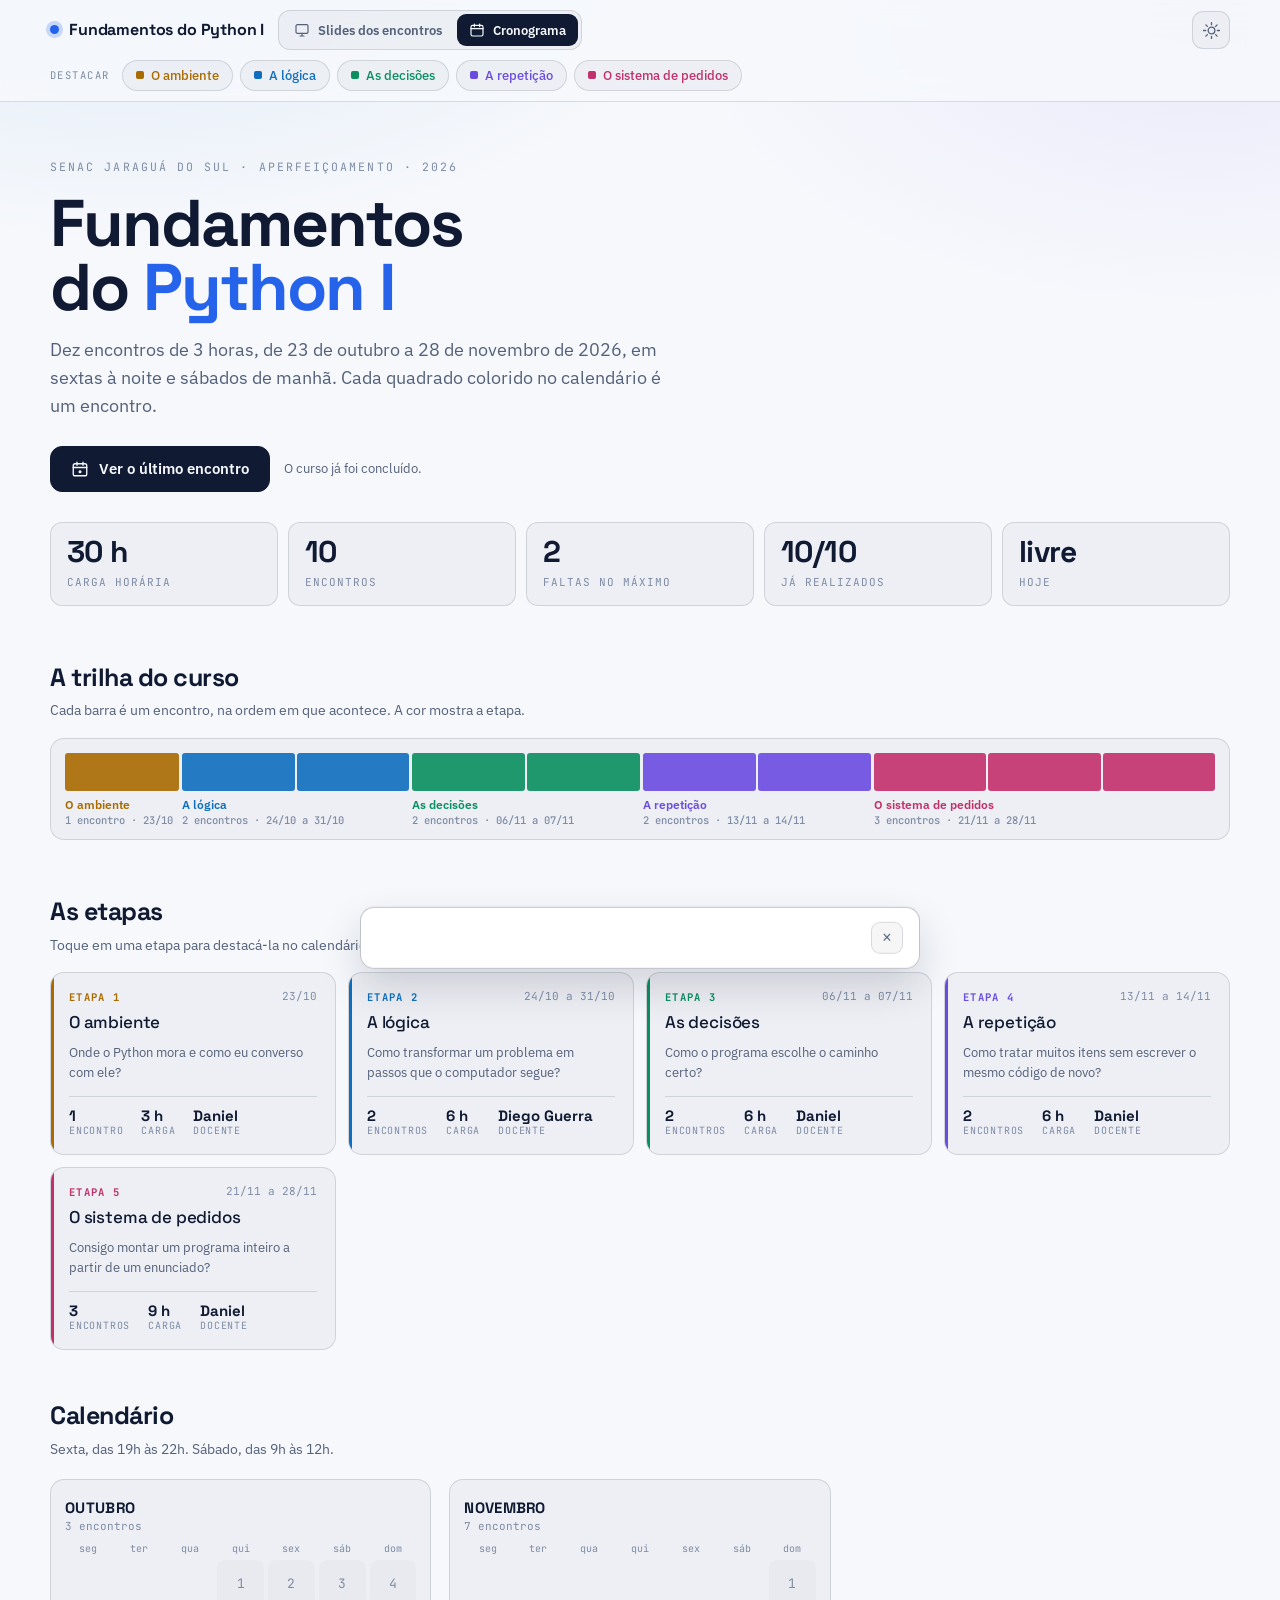
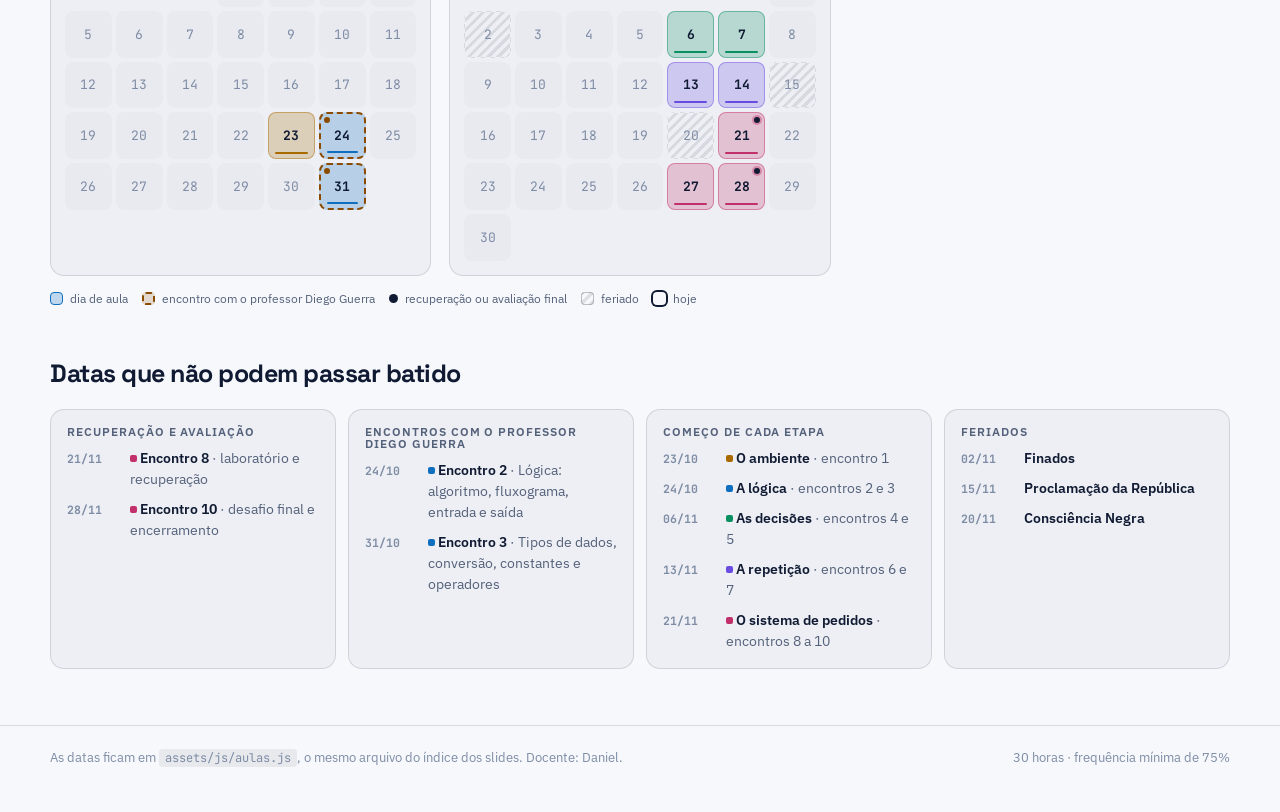
==== cronograma/index.html @ b71f146e "Slides e cronograma de Fundamentos do Python I, com o encontro 1 Estrutura herdada dos slides da UC4" ====
<!DOCTYPE html>
<html lang="pt-BR">
<head>
<meta charset="utf-8">
<meta name="viewport" content="width=device-width, initial-scale=1">
<meta name="color-scheme" content="dark light">
<title>Cronograma · Fundamentos do Python I</title>
<meta name="description" content="Cronograma dos encontros do curso Fundamentos do Python I, Senac Jaraguá do Sul, 2026.">
<script src="../assets/js/tema.js"></script>
<link rel="preconnect" href="https://fonts.googleapis.com">
<link rel="preconnect" href="https://fonts.gstatic.com" crossorigin>
<link href="https://fonts.googleapis.com/css2?family=Space+Grotesk:wght@500;700&family=IBM+Plex+Sans:ital,wght@0,400;0,500;0,600;1,400&family=JetBrains+Mono:wght@400;700&display=swap" rel="stylesheet">
<link rel="stylesheet" href="../assets/css/navegacao.css">
<link rel="stylesheet" href="estilos.css">
</head>
<body>

<!-- ============ barra fixa do topo, igual à do índice ============ -->
<div class="topbar">
  <div class="wrap">
    <div class="topbar-linha">
      <div class="brand"><span class="dot"></span><span class="brand-nome"><span class="brand-longo">Fundamentos do </span>Python I</span></div>

      <nav class="abas" aria-label="Páginas do curso">
        <a href="../index.html">
          <svg viewBox="0 0 24 24" aria-hidden="true"><rect x="3" y="4" width="18" height="13" rx="2"/><path d="M9 21h6M12 17v4"/></svg>
          <span>Slides<span class="aba-longo"> dos encontros</span></span>
        </a>
        <a href="index.html" aria-current="page">
          <svg viewBox="0 0 24 24" aria-hidden="true"><rect x="3" y="5" width="18" height="16" rx="2.5"/><path d="M3 10h18M8 3v4M16 3v4"/></svg>
          <span>Cronograma</span>
        </a>
      </nav>

      <button class="btn-tema" id="btnTema" type="button" aria-label="Mudar tema" title="Mudar tema">
        <svg class="ico-lua" viewBox="0 0 24 24" aria-hidden="true"><path d="M20 14.5A8.5 8.5 0 0 1 9.5 4a8.5 8.5 0 1 0 10.5 10.5z"/></svg>
        <svg class="ico-sol" viewBox="0 0 24 24" aria-hidden="true"><circle cx="12" cy="12" r="4.2"/><path d="M12 2v2.6M12 19.4V22M2 12h2.6M19.4 12H22M4.9 4.9l1.9 1.9M17.2 17.2l1.9 1.9M19.1 4.9l-1.9 1.9M6.8 17.2l-1.9 1.9"/></svg>
      </button>
    </div>

    <!-- só o cronograma tem filtros: ficam numa segunda linha, para a de cima ser igual nas duas páginas -->
    <div class="filtros" role="group" aria-label="Destacar uma etapa">
      <span class="filtros-rotulo">Destacar</span>
      <div class="chips" id="filtros"></div>
    </div>
  </div>
</div>

<!-- ============ capa ============ -->
<header class="hero">
  <div class="wrap">
    <p class="eyebrow">Senac Jaraguá do Sul · Aperfeiçoamento · 2026</p>
    <h1>Fundamentos<br>do <em>Python I</em></h1>
    <p class="lede">Dez encontros de 3 horas, de 23 de outubro a 28 de novembro de 2026, em sextas à noite e sábados de manhã. Cada quadrado colorido no calendário é um encontro.</p>

    <div class="acoes">
      <button class="btn-principal" id="btnHoje" type="button">
        <svg viewBox="0 0 24 24" aria-hidden="true"><rect x="3" y="5" width="18" height="16" rx="2.5"/><path d="M3 10h18M8 3v4M16 3v4"/><circle class="pt" cx="12" cy="15.5" r="2"/></svg>
        <span id="rotuloHoje">Ver hoje no calendário</span>
      </button>
      <p class="acoes-nota" id="notaHoje"></p>
    </div>

    <ul class="stats">
      <li><b>30 h</b><span>Carga horária</span></li>
      <li><b>10</b><span>Encontros</span></li>
      <li><b>2</b><span>Faltas no máximo</span></li>
      <li><b id="stProg">0/10</b><span>Já realizados</span></li>
      <li><b id="stHoje">livre</b><span>Hoje</span></li>
    </ul>
  </div>
</header>

<!-- ============ trilha ============ -->
<section class="trilha-sec">
  <div class="wrap">
    <div class="sec-head">
      <div>
        <h2>A trilha do curso</h2>
        <p>Cada barra é um encontro, na ordem em que acontece. A cor mostra a etapa.</p>
      </div>
    </div>
    <div class="trilha" id="trilha"></div>
  </div>
</section>

<!-- ============ etapas ============ -->
<section class="etapas-sec">
  <div class="wrap">
    <div class="sec-head">
      <div>
        <h2>As etapas</h2>
        <p>Toque em uma etapa para destacá-la no calendário.</p>
      </div>
    </div>
    <div class="grade-etapas" id="gradeEtapas"></div>
  </div>
</section>

<!-- ============ calendário ============ -->
<section class="cal" id="calendario">
  <div class="wrap">
    <div class="sec-head">
      <div>
        <h2>Calendário</h2>
        <p>Sexta, das 19h às 22h. Sábado, das 9h às 12h.</p>
      </div>
    </div>
    <div class="meses" id="meses"></div>
    <div class="legenda">
      <span><i class="am" style="--c:var(--logica)"></i> dia de aula</span>
      <span><i class="ou"></i> encontro com o professor Diego Guerra</span>
      <span><i class="av"></i> recuperação ou avaliação final</span>
      <span><i class="pa"></i> feriado</span>
      <span><i class="ho"></i> hoje</span>
    </div>
  </div>
</section>

<!-- ============ marcos ============ -->
<section class="marcos">
  <div class="wrap">
    <div class="sec-head"><div><h2>Datas que não podem passar batido</h2></div></div>
    <div class="grade-marcos" id="marcos"></div>
  </div>
</section>

<footer>
  <div class="wrap">
    <span>As datas ficam em <code>assets/js/aulas.js</code>, o mesmo arquivo do índice dos slides. Docente: Daniel.</span>
    <span>30 horas · frequência mínima de 75%</span>
  </div>
</footer>

<!-- ============ barra de detalhe do dia ============ -->
<div class="detalhe" id="detalhe" role="status" aria-live="polite">
  <span class="faixa"></span>
  <div class="txt">
    <p class="dt" id="dData"></p>
    <p class="tt" id="dTitulo"></p>
    <p class="sb" id="dSub"></p>
  </div>
  <button id="dFechar" type="button" aria-label="Fechar detalhe">×</button>
</div>

<script src="../assets/js/aulas.js"></script>
<script src="dados.js"></script>
<script src="app.js"></script>
</body>
</html>
---- assets/css/navegacao.css ----
/* =========================================================
   Páginas de navegação: o índice das aulas e o cronograma.
   Folha comum às duas, para que a troca entre elas não
   pareça a troca de site.

   Os slides NÃO usam este arquivo. Eles têm o visual fixo
   do template do docente, em slides.css, e não trocam de tema.

   Sumário
   1. Tokens (tema escuro e tema claro)
   2. Base
   3. Barra do topo: marca, abas e botão de tema
   4. Capa: eyebrow, título, ações e números
   5. Cabeçalho de seção e rodapé
   6. Responsivo, movimento reduzido e impressão
   ========================================================= */

/* ---------- 1. Tokens ---------- */
:root{
  /* tema escuro, o padrão */
  color-scheme:dark;
  --bg:
    radial-gradient(1100px 620px at 12% -8%, rgba(76,194,255,.13), transparent 60%),
    radial-gradient(900px 520px at 92% 4%, rgba(167,139,250,.11), transparent 60%),
    #080D19;
  --ink:#080D19;
  --painel:rgba(255,255,255,.045);
  --painel-2:rgba(255,255,255,.075);
  --linha:rgba(255,255,255,.11);
  --linha-2:rgba(255,255,255,.20);
  --texto:#EAF0FB;
  --suave:#8C9AB4;
  --suave-2:#5E6B84;
  --vidro:rgba(8,13,25,.82);
  --sombra:0 18px 46px rgba(0,0,0,.5);

  --acento:#4CC2FF;
  --sobre-acento:#080D19;
  --roxo:#A78BFA;
  --vermelho:#DC2626;

  /* tipografia */
  --display:"Space Grotesk","Segoe UI",system-ui,sans-serif;
  --corpo:"IBM Plex Sans","Segoe UI",system-ui,sans-serif;
  --mono:"JetBrains Mono","Consolas",ui-monospace,monospace;

  --r:14px;
  --maxw:1220px;
}

[data-tema="claro"]{
  color-scheme:light;
  --bg:
    radial-gradient(1000px 560px at 10% -10%, rgba(18,115,196,.10), transparent 60%),
    radial-gradient(860px 480px at 94% 2%, rgba(124,92,240,.09), transparent 60%),
    #F6F8FC;
  --ink:#F6F8FC;
  --painel:rgba(15,23,42,.035);
  --painel-2:rgba(15,23,42,.065);
  --linha:rgba(15,23,42,.13);
  --linha-2:rgba(15,23,42,.26);
  --texto:#101B33;
  --suave:#54617A;
  --suave-2:#7E8CA5;
  --vidro:rgba(246,248,252,.86);
  --sombra:0 18px 40px rgba(16,27,51,.16);

  --acento:#2563EB;
  --sobre-acento:#FFFFFF;
  --roxo:#4F46E5;
}

/* ---------- 2. Base ---------- */
*{box-sizing:border-box}
[hidden]{display:none!important}
html{-webkit-text-size-adjust:100%;scroll-behavior:smooth}
body{
  margin:0;
  background:var(--bg);
  background-attachment:fixed;
  color:var(--texto);
  font-family:var(--corpo);
  font-size:16px;
  line-height:1.55;
  -webkit-font-smoothing:antialiased;
}
.wrap{max-width:var(--maxw);margin:0 auto;padding:0 20px}
h2{font-family:var(--display);font-weight:700;font-size:clamp(19px,2.6vw,25px);letter-spacing:-.02em;margin:0}
.eyebrow{font:400 11.5px/1.5 var(--mono);letter-spacing:.18em;text-transform:uppercase;color:var(--suave-2);margin:0}
:focus-visible{outline:2px solid var(--acento);outline-offset:2px}

/* ---------- 3. Barra do topo ---------- */
.topbar{
  position:sticky;top:0;z-index:40;
  background:var(--vidro);
  backdrop-filter:blur(14px);
  -webkit-backdrop-filter:blur(14px);
  border-bottom:1px solid var(--linha);
}
.topbar .wrap{display:flex;flex-direction:column;gap:10px;padding-top:10px;padding-bottom:10px}
/* a linha de cima é idêntica nas duas páginas e nunca quebra:
   se faltar espaço, quem encolhe é o nome da marca */
.topbar-linha{display:flex;align-items:center;gap:14px;min-height:40px}

.brand{display:flex;align-items:center;gap:10px;min-width:0;font-family:var(--display);font-weight:700;font-size:16px;letter-spacing:-.01em;white-space:nowrap}
.brand-nome{overflow:hidden;text-overflow:ellipsis}
.brand .dot{width:9px;height:9px;border-radius:50%;background:var(--acento);box-shadow:0 0 0 4px color-mix(in srgb,var(--acento) 22%,transparent);flex:none}

/* as duas abas: a página atual leva aria-current="page" */
.abas{display:flex;flex:none;gap:3px;padding:3px;border:1px solid var(--linha);border-radius:12px;background:var(--painel);margin-right:auto}
.abas a{
  height:32px;border-radius:9px;padding:0 12px;
  display:inline-flex;align-items:center;gap:8px;
  font:600 12.5px/1 var(--corpo);color:var(--suave);text-decoration:none;white-space:nowrap;
  transition:color .15s,background .15s;
}
.abas a:hover{color:var(--texto);background:var(--painel-2)}
.abas a[aria-current="page"]{color:var(--ink);background:var(--texto)}
.abas svg{width:16px;height:16px;fill:none;stroke:currentColor;stroke-width:1.8;stroke-linecap:round;stroke-linejoin:round;flex:none}

.btn-tema{
  flex:none;width:38px;height:38px;border-radius:11px;cursor:pointer;
  background:var(--painel);border:1px solid var(--linha);color:var(--suave);
  display:inline-flex;align-items:center;justify-content:center;
  transition:color .15s,border-color .15s,background .15s;
}
.btn-tema:hover{color:var(--texto);border-color:var(--linha-2);background:var(--painel-2)}
.btn-tema svg{width:19px;height:19px;fill:none;stroke:currentColor;stroke-width:1.7;stroke-linecap:round;stroke-linejoin:round}
.btn-tema .ico-sol{display:none}
[data-tema="claro"] .btn-tema .ico-sol{display:block}
[data-tema="claro"] .btn-tema .ico-lua{display:none}

/* ---------- 4. Capa ---------- */
.hero{padding:56px 0 8px}
h1{
  font-family:var(--display);font-weight:700;
  font-size:clamp(34px,6.4vw,66px);line-height:.98;letter-spacing:-.03em;
  margin:16px 0 0;
}
h1 em{font-style:normal;color:var(--acento)}
.lede{max-width:56ch;color:var(--suave);margin:16px 0 0;font-size:clamp(15px,2vw,18px)}

.acoes{display:flex;align-items:center;gap:14px;flex-wrap:wrap;margin:26px 0 0}
.btn-principal{
  display:inline-flex;align-items:center;gap:10px;
  font:600 14.5px/1 var(--corpo);text-decoration:none;
  color:var(--ink);background:var(--texto);border:1px solid var(--texto);
  border-radius:12px;padding:13px 20px;cursor:pointer;
  transition:transform .16s,box-shadow .16s;
}
.btn-principal:hover{transform:translateY(-2px);box-shadow:var(--sombra)}
.btn-principal:active{transform:translateY(0)}
.btn-principal svg{width:18px;height:18px;fill:none;stroke:currentColor;stroke-width:1.8;stroke-linecap:round;stroke-linejoin:round}
.btn-principal svg .pt{fill:currentColor;stroke:none}
.acoes-nota{margin:0;font:400 13px/1.4 var(--corpo);color:var(--suave);max-width:40ch}

.stats{display:flex;flex-wrap:wrap;gap:10px;margin:30px 0 0;padding:0;list-style:none}
.stats li{border:1px solid var(--linha);background:var(--painel);border-radius:12px;padding:12px 16px;min-width:118px;flex:1 1 118px}
.stats b{display:block;font-family:var(--display);font-size:clamp(22px,3.4vw,30px);line-height:1.1;letter-spacing:-.02em}
.stats span{font:400 11px/1.3 var(--mono);letter-spacing:.09em;text-transform:uppercase;color:var(--suave-2)}

/* ---------- 5. Seções e rodapé ---------- */
.sec-head{display:flex;align-items:flex-end;justify-content:space-between;gap:16px;flex-wrap:wrap;margin-bottom:16px}
.sec-head p{margin:4px 0 0;color:var(--suave);font-size:14px;max-width:60ch}

footer{margin-top:56px;border-top:1px solid var(--linha);padding:22px 0 44px;color:var(--suave-2);font-size:12.5px}
footer .wrap{display:flex;justify-content:space-between;gap:14px;flex-wrap:wrap}
footer code{font-family:var(--mono);font-size:12px;background:var(--painel-2);padding:1px 6px;border-radius:4px}

/* ---------- 6. Responsivo e afins ---------- */
@media (max-width:700px){
  .hero{padding-top:34px}
  .topbar .wrap{padding-top:8px;padding-bottom:8px}
  .topbar-linha{gap:10px}
  .brand{font-size:15px}
  .brand-longo{display:none}
  .abas a{padding:0 10px}
  .abas svg,.abas .aba-longo{display:none}
  .btn-principal{width:100%;justify-content:center}
  .acoes-nota{max-width:none}
}
@media (prefers-reduced-motion:reduce){
  html{scroll-behavior:auto}
  *{transition:none!important;animation:none!important}
}
@media print{
  body{background:#fff;color:#111}
  .topbar,.acoes{display:none}
  .stats li{break-inside:avoid;border-color:#ccc}
}
---- cronograma/estilos.css ----
/* =========================================================
   Cronograma · Fundamentos do Python I
   Folha de estilos

   A barra do topo, a capa, o tema e o rodapé vêm de
   ../assets/css/navegacao.css, a folha comum com o índice
   das aulas. Aqui fica só o que é do cronograma.

   Sumário
   1. Tokens próprios do cronograma
   2. (comum, em navegacao.css)
   3. Filtros da barra do topo
   4. (comum, em navegacao.css)
   5. Trilha do ano
   6. Cartões das etapas
   7. Calendário
   8. Marcos
   9. Barra de detalhe
   10. Responsivo e impressão
   ========================================================= */

/* ---------- 1. Tokens ---------- */
:root{
  /* tema escuro, o padrão */
  --hachura:rgba(255,255,255,.05);
  --vidro-2:rgba(15,23,42,.96);
  --celula:rgba(255,255,255,.02);
  --tinta-dia:20%;
  --tinta-dia-hover:34%;

  /* cores das etapas do curso, na ordem */
  --ambiente:#FFB020;
  --logica:#4CC2FF;
  --decisoes:#3DDC97;
  --repeticao:#A78BFA;
  --entrega:#FF6FA5;

  /* encontro dado pelo outro docente do curso */
  --outro:#FFD166;
}

[data-tema="claro"]{
  --hachura:rgba(15,23,42,.10);
  --vidro-2:rgba(255,255,255,.97);
  --celula:rgba(15,23,42,.02);
  --tinta-dia:24%;
  --tinta-dia-hover:40%;

  --ambiente:#A96B00;
  --logica:#0F6FBE;
  --decisoes:#0A8F60;
  --repeticao:#6B4CE0;
  --entrega:#C2306B;

  --outro:#8A4B00;
}

/* ---------- 3. Filtros da barra do topo ---------- */
/* segunda linha da barra, embaixo da marca, das abas e do tema */
.filtros{display:flex;align-items:center;gap:12px;min-width:0}
.filtros-rotulo{font:400 10.5px/1 var(--mono);letter-spacing:.14em;text-transform:uppercase;color:var(--suave-2);flex:none}
.chips{display:flex;gap:7px;flex-wrap:wrap;min-width:0}
.chip{
  font:500 12.5px/1 var(--corpo);
  color:var(--suave);
  background:var(--painel);
  border:1px solid var(--linha);
  border-radius:999px;padding:8px 13px;cursor:pointer;
  display:inline-flex;align-items:center;gap:7px;
  transition:color .15s,border-color .15s,background .15s;
}
.chip i{width:8px;height:8px;border-radius:2px;background:currentColor;display:block}
.chip:hover{color:var(--texto);border-color:var(--linha-2)}
.chip[aria-pressed="true"]{color:var(--ink);background:var(--texto);border-color:var(--texto);font-weight:600}

/* ---------- 5. Trilha do curso ---------- */
.trilha-sec{padding:44px 0 8px}
.trilha{display:flex;gap:3px;align-items:stretch;padding:14px;border:1px solid var(--linha);border-radius:var(--r);background:var(--painel)}
.tgrupo{display:flex;flex-direction:column;gap:8px;min-width:0}
.tbarras{display:flex;gap:2px}
.tbarra{
  height:38px;flex:1 1 auto;min-width:4px;border-radius:3px;
  background:var(--c);opacity:.42;cursor:pointer;border:0;padding:0;
  transition:opacity .15s,transform .15s;
}
.tbarra:hover,.tbarra.on{opacity:1;transform:translateY(-2px)}
.tbarra.feita{opacity:.9}
.tbarra.hoje{opacity:1;box-shadow:0 0 0 2px var(--ink),0 0 0 4px var(--texto)}
.trotulo{font:500 11.5px/1 var(--corpo);color:var(--suave);white-space:nowrap;overflow:hidden;text-overflow:ellipsis}
.trotulo b{color:var(--c);font-weight:600}
.trotulo span{font-family:var(--mono);font-size:10.5px;color:var(--suave-2);display:block;margin-top:4px}

/* ---------- 6. Cartões das etapas ---------- */
.etapas-sec{padding:44px 0 0}
.grade-etapas{display:grid;grid-template-columns:repeat(auto-fill,minmax(268px,1fr));gap:12px}
.etapa{
  position:relative;overflow:hidden;text-align:left;
  border:1px solid var(--linha);background:var(--painel);border-radius:var(--r);
  padding:18px 18px 16px;cursor:pointer;color:inherit;font:inherit;
  transition:border-color .18s,background .18s,transform .18s;
}
.etapa:hover{border-color:var(--linha-2);background:var(--painel-2);transform:translateY(-2px)}
.etapa[aria-pressed="true"]{border-color:var(--c);background:color-mix(in srgb,var(--c) 12%,transparent)}
.etapa::before{content:"";position:absolute;inset:0 auto 0 0;width:3px;background:var(--c)}
.etapa-top{display:flex;align-items:center;justify-content:space-between;gap:10px;margin-bottom:10px}
.etapa-tag{font:700 10.5px/1 var(--mono);letter-spacing:.12em;color:var(--c);text-transform:uppercase}
.etapa-per{font:400 11px/1 var(--mono);color:var(--suave-2)}
.etapa h3{font-family:var(--display);font-weight:500;font-size:17px;letter-spacing:-.01em;margin:0 0 8px;line-height:1.25}
.etapa p{margin:0 0 14px;font-size:13.4px;color:var(--suave);line-height:1.5}
.etapa-nums{display:flex;gap:18px;border-top:1px solid var(--linha);padding-top:11px}
.etapa-nums div{font:700 15px/1.1 var(--display)}
.etapa-nums small{display:block;font:400 10px/1.4 var(--mono);letter-spacing:.08em;text-transform:uppercase;color:var(--suave-2)}

/* ---------- 7. Calendário ---------- */
.cal{padding:46px 0 0}
.meses{display:grid;grid-template-columns:repeat(auto-fill,minmax(300px,1fr));gap:18px;margin-top:18px}
.mes{border:1px solid var(--linha);border-radius:var(--r);background:var(--painel);padding:16px 14px 14px;scroll-margin-top:130px}
.mes h3{font-family:var(--display);font-weight:700;font-size:15px;letter-spacing:.02em;margin:0 0 2px;text-transform:uppercase}
.mes .resumo{font:400 11px/1 var(--mono);color:var(--suave-2);margin-bottom:12px;display:block}
.dow,.dias{display:grid;grid-template-columns:repeat(7,1fr);gap:4px}
.dow span{font:400 10px/1 var(--mono);color:var(--suave-2);text-align:center;padding-bottom:6px}
.dia{
  position:relative;aspect-ratio:1/1;border-radius:8px;border:1px solid transparent;
  display:flex;align-items:center;justify-content:center;
  font:400 13px/1 var(--mono);color:var(--suave-2);background:var(--celula);
}
.dia.fora{background:none}
.dia.aula{
  color:var(--texto);cursor:pointer;font-weight:700;
  background:color-mix(in srgb,var(--c) var(--tinta-dia),transparent);
  border-color:color-mix(in srgb,var(--c) 46%,transparent);
}
.dia.aula::after{content:"";position:absolute;left:6px;right:6px;bottom:4px;height:2px;border-radius:2px;background:var(--c)}
.dia.aula:hover{background:color-mix(in srgb,var(--c) var(--tinta-dia-hover),transparent)}
.dia.aval::before{
  content:"";position:absolute;top:4px;right:4px;width:6px;height:6px;border-radius:50%;
  background:var(--texto);box-shadow:0 0 0 2px color-mix(in srgb,var(--c) 40%,transparent);
}
/* encontro com o outro docente: mantém a cor da etapa e ganha moldura tracejada */
.dia.aula.outro{border:2px dashed var(--outro)}
.dia.aula.outro::before{
  content:"";position:absolute;top:3px;left:3px;width:6px;height:6px;border-radius:50%;
  background:var(--outro);
}
.dia.pausa{color:var(--suave-2);cursor:pointer;background:repeating-linear-gradient(-45deg,var(--hachura) 0 3px,transparent 3px 7px)}
.dia.hoje{box-shadow:0 0 0 2px var(--texto)}
.dia.sel{box-shadow:0 0 0 2px var(--acento)}
.dia.apagado{opacity:.16}
body.filtrando .dia.aula:not(.apagado){box-shadow:inset 0 0 0 1px color-mix(in srgb,var(--c) 60%,transparent)}
@keyframes pulso{0%,100%{transform:scale(1)}40%{transform:scale(1.14)}}
.dia.pulsa{animation:pulso .6s ease-in-out 2}

.legenda{display:flex;gap:14px;flex-wrap:wrap;margin-top:14px;font-size:12px;color:var(--suave)}
.legenda span{display:inline-flex;align-items:center;gap:7px}
.legenda i{width:13px;height:13px;border-radius:4px;border:1px solid var(--linha-2);display:block;flex:none}
.legenda .am{background:color-mix(in srgb,var(--c) var(--tinta-dia),transparent);border-color:var(--c)}
.legenda .pa{background:repeating-linear-gradient(-45deg,var(--hachura) 0 3px,transparent 3px 7px)}
.legenda .av{background:var(--texto);border-radius:50%;width:9px;height:9px;border:0}
.legenda .ho{box-shadow:0 0 0 2px var(--texto);background:transparent;border-color:transparent}
.legenda .ou{background:color-mix(in srgb,var(--outro) 18%,transparent);border:2px dashed var(--outro)}

/* ---------- 8. Marcos ---------- */
.marcos{padding:46px 0 0}
.grade-marcos{display:grid;grid-template-columns:repeat(auto-fill,minmax(258px,1fr));gap:12px;margin-top:16px}
.marco{border:1px solid var(--linha);border-radius:var(--r);padding:16px;background:var(--painel)}
.marco h4{margin:0 0 10px;font:600 12px/1 var(--corpo);letter-spacing:.08em;text-transform:uppercase;color:var(--suave)}
.marco ul{margin:0;padding:0;list-style:none;display:flex;flex-direction:column;gap:9px}
.marco li{display:flex;gap:11px;align-items:baseline;font-size:13.6px}
.marco time{font:700 11.5px/1.4 var(--mono);color:var(--suave-2);min-width:52px;flex:none}
.marco li b{font-weight:600;color:var(--texto)}
.marco li span{color:var(--suave)}
.marco li i{width:7px;height:7px;border-radius:2px;background:var(--c);display:inline-block;flex:none;transform:translateY(-1px)}

/* ---------- 9. Detalhe ---------- */
.detalhe{
  position:fixed;left:50%;bottom:18px;transform:translate(-50%,140%);
  z-index:50;width:min(560px,calc(100% - 32px));
  background:var(--vidro-2);backdrop-filter:blur(16px);
  border:1px solid var(--linha-2);border-radius:14px;
  padding:14px 16px;display:flex;align-items:center;gap:14px;
  box-shadow:var(--sombra);
  transition:transform .28s cubic-bezier(.2,.8,.2,1);
}
.detalhe.aberto{transform:translate(-50%,0)}
.detalhe .faixa{width:4px;align-self:stretch;border-radius:4px;background:var(--c);flex:none}
.detalhe .txt{min-width:0}
.detalhe p{margin:0}
.detalhe .dt{font:400 11px/1.3 var(--mono);letter-spacing:.08em;text-transform:uppercase;color:var(--suave)}
.detalhe .tt{font-family:var(--display);font-weight:500;font-size:16.5px;letter-spacing:-.01em;margin-top:3px}
.detalhe .sb{font-size:12.8px;color:var(--suave);margin-top:3px}
.detalhe button{
  margin-left:auto;flex:none;background:var(--painel);border:1px solid var(--linha);
  color:var(--suave);border-radius:9px;width:32px;height:32px;cursor:pointer;font-size:16px;line-height:1;
}
.detalhe button:hover{color:var(--texto);border-color:var(--linha-2)}


/* ---------- 10. Responsivo e impressão ---------- */
@media (max-width:700px){
  .trotulo{display:none}
  .tbarras{gap:1px}
  .tbarra{height:30px}
  .trilha{padding:10px}
  .filtros-rotulo{display:none}
  .chips{overflow-x:auto;flex-wrap:nowrap;padding-bottom:2px;-webkit-overflow-scrolling:touch}
  .chip{flex:none}
  .detalhe{bottom:10px}
  .mes{scroll-margin-top:120px}
}
@media print{
  .detalhe{display:none}
  .mes,.etapa,.marco,.trilha{break-inside:avoid;border-color:#ccc}
}
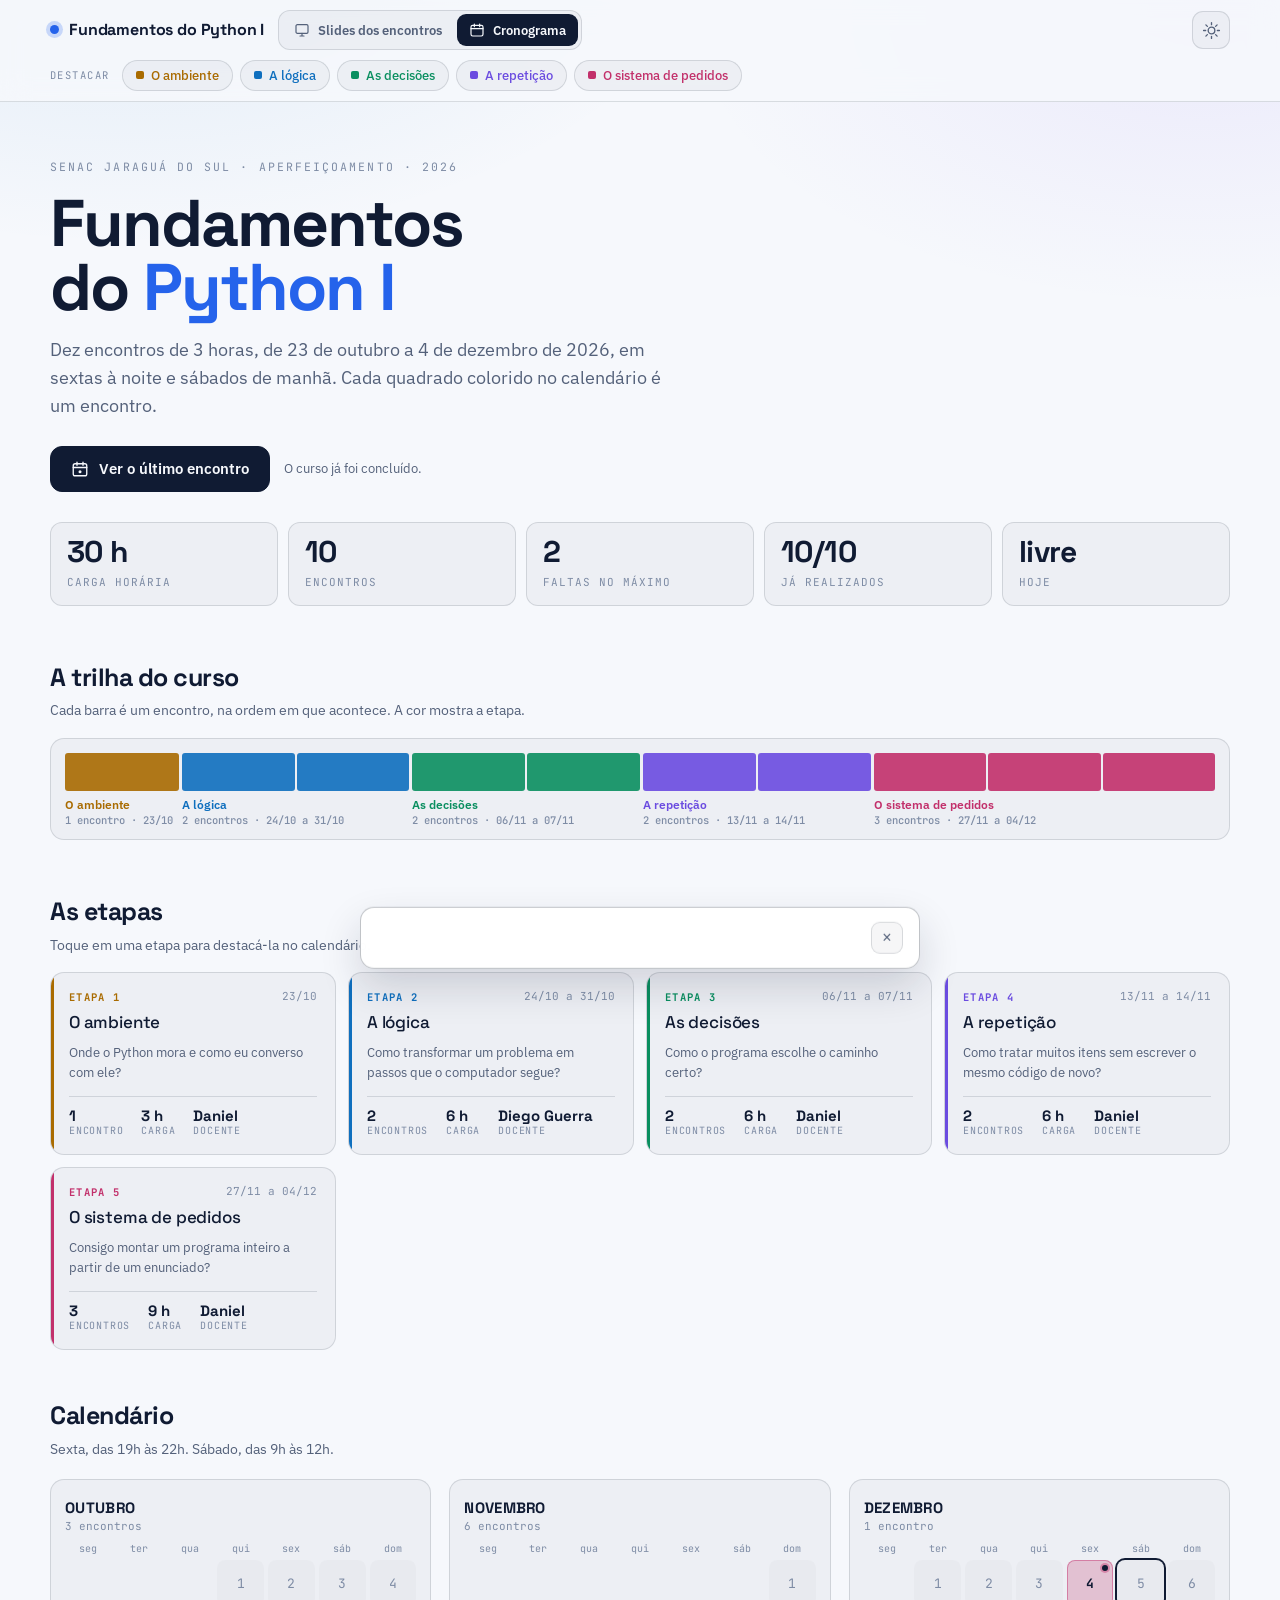
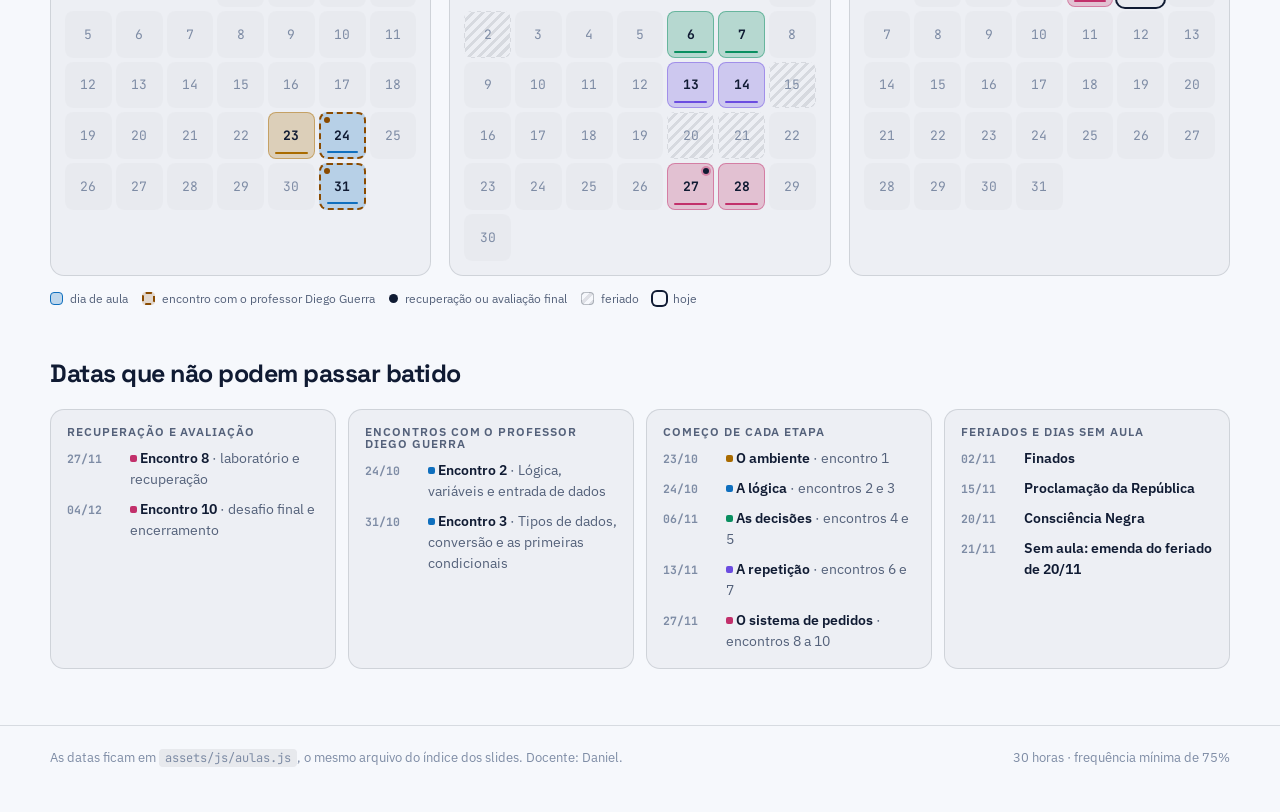
==== commit a0834571: "Cronograma: sem aula em 21/11, e os encontros 8 a 10 andam uma data O sábado 21/11 emendou com o fer" ====
--- a/cronograma/index.html
+++ b/cronograma/index.html
@@ -51,7 +51,7 @@
   <div class="wrap">
     <p class="eyebrow">Senac Jaraguá do Sul · Aperfeiçoamento · 2026</p>
     <h1>Fundamentos<br>do <em>Python I</em></h1>
-    <p class="lede">Dez encontros de 3 horas, de 23 de outubro a 28 de novembro de 2026, em sextas à noite e sábados de manhã. Cada quadrado colorido no calendário é um encontro.</p>
+    <p class="lede">Dez encontros de 3 horas, de 23 de outubro a 4 de dezembro de 2026, em sextas à noite e sábados de manhã. Cada quadrado colorido no calendário é um encontro.</p>
 
     <div class="acoes">
       <button class="btn-principal" id="btnHoje" type="button">
